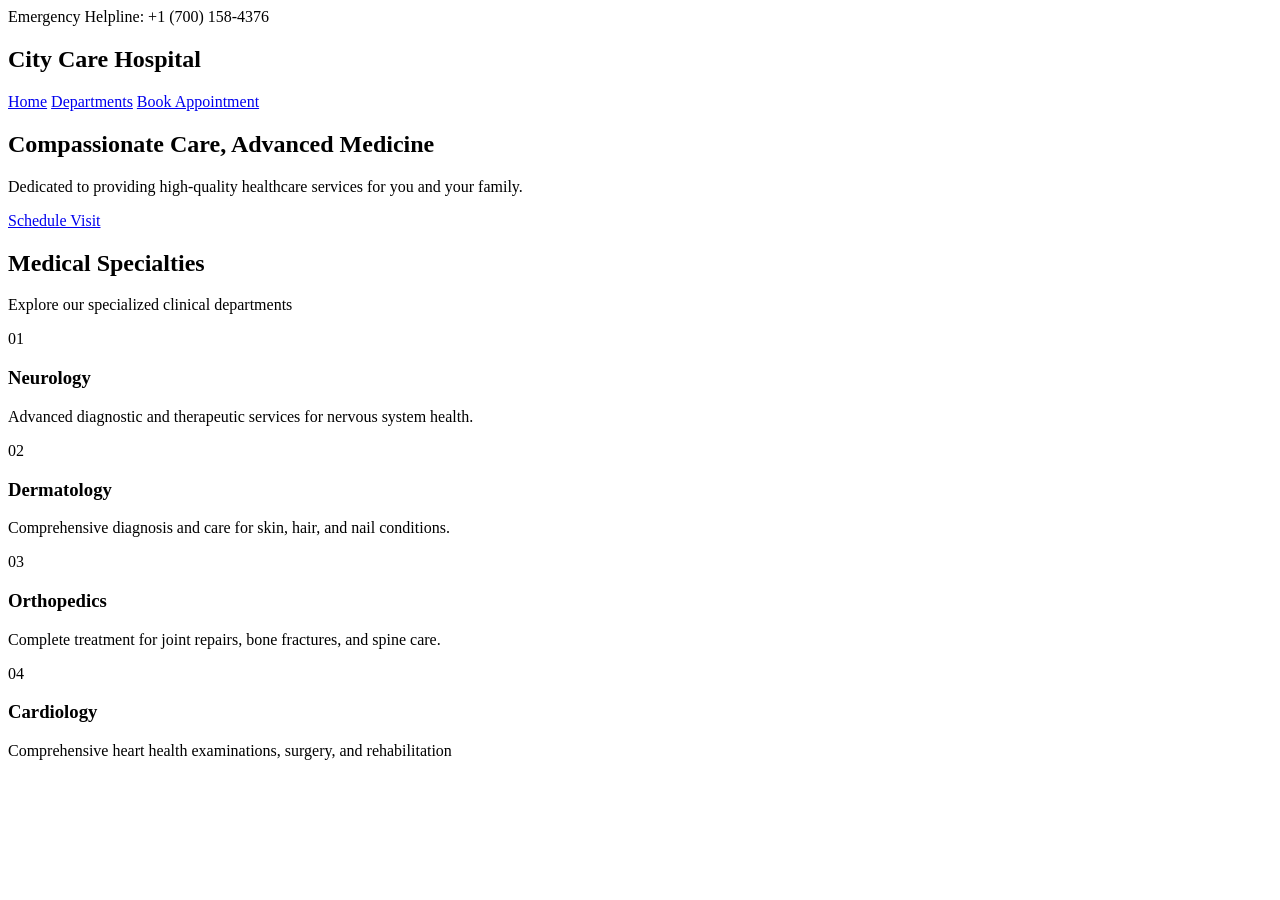
==== index.html @ b573c93b "first commit" ====
<!DOCTYPE html>
<html lang="en">
<head>
  <meta charset="UTF-8">
  <meta name="viewport" content="width=device-width, initial-scale=1.0">
  <title>City Care Hospital</title>
  <link rel="stylesheet" href="style.css">
</head>
<body>

  <!-- Announcement & Header Navigation -->
  <div class="top-announcement">
    Emergency Helpline: <span>+1 (700) 158-4376</span>
  </div>

  <header class="site-header">
    <div class="brand">
      <h2>City Care <span>Hospital</span></h2>
    </div>
    <nav class="main-nav">
      <a href="#hero">Home</a>
      <a href="#departments">Departments</a>
      <a href="#book">Book Appointment</a>
    </nav>
  </header>

  <!-- Hero Section -->
  <section id="hero" class="hero-container">
    <div class="hero-box">
      <h1>Compassionate Care, Advanced Medicine</h1>
      <p>Dedicated to providing high-quality healthcare services for you and your family.</p>
      <a href="#book" class="hero-btn">Schedule Visit</a>
    </div>
  </section>

  <!-- Departments Section (CSS Grid) -->
  <section id="departments" class="dept-container">
    <div class="section-title">
      <h2>Medical Specialties</h2>
      <p>Explore our specialized clinical departments</p>
    </div>

    <div class="dept-grid">
      <div class="dept-card">
        <div class="badge">01</div>
        <h3>Neurology</h3>
        <p> Advanced diagnostic and therapeutic services for nervous system health.</p>
      </div>
      <div class="dept-card">
        <div class="badge">02</div>
        <h3>Dermatology</h3>
        <p>Comprehensive diagnosis and care for skin, hair, and nail conditions.</p>
      </div>
      <div class="dept-card">
        <div class="badge">03</div>
        <h3>Orthopedics</h3>
        <p>Complete treatment for joint repairs, bone fractures, and spine care.</p>
      </div>
      <div class="dept-card">
        <div class="badge">04</div>
        <h3>Cardiology</h3>
        <p>Comprehensive heart health examinations, surgery, and rehabilitation</p>
      </div>
    </div>
  </section>
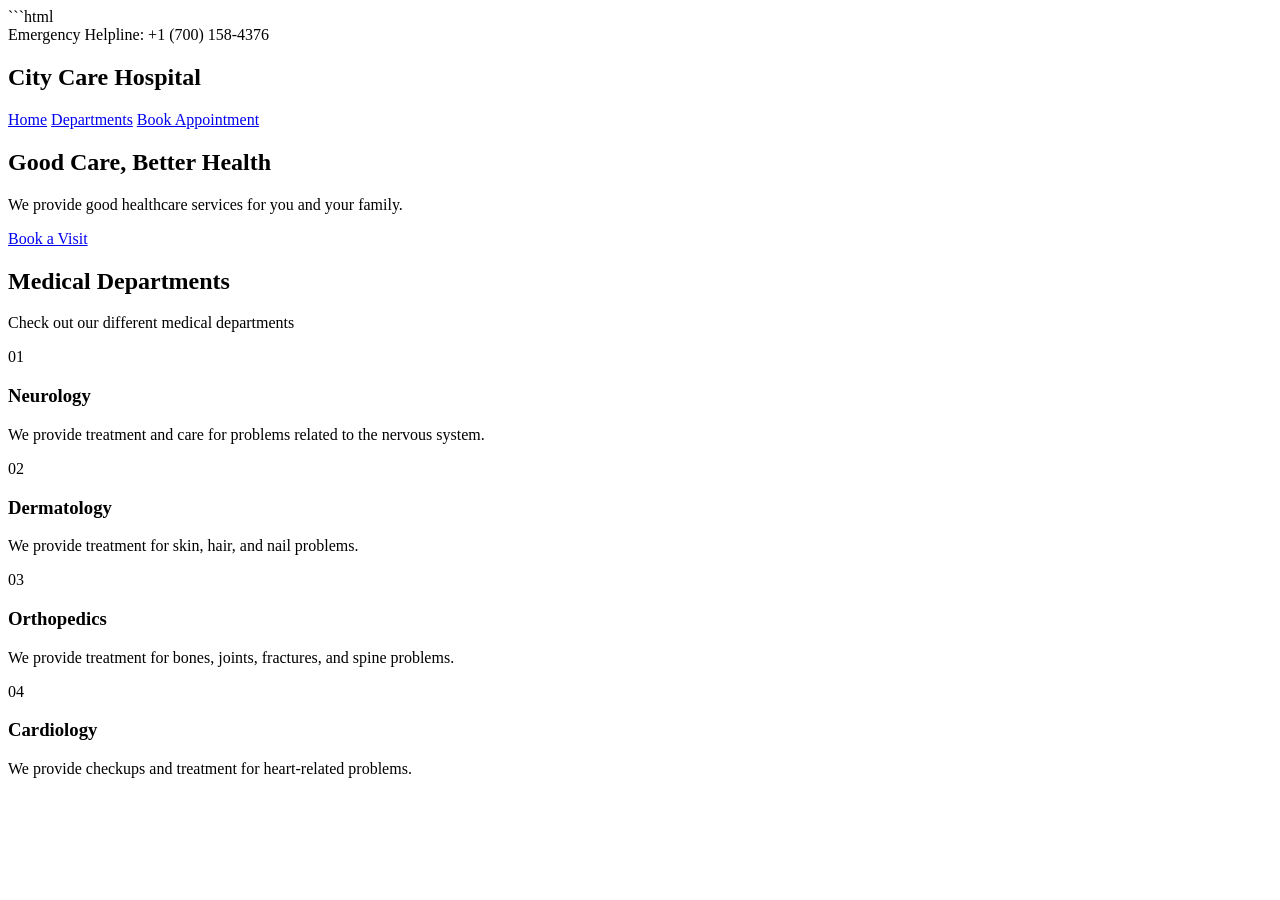
==== commit 39d4af85: "Updating some code" ====
--- a/index.html
+++ b/index.html
@@ -1,3 +1,4 @@
+```html
 <!DOCTYPE html>
 <html lang="en">
 <head>
@@ -8,7 +9,6 @@
 </head>
 <body>
 
-  <!-- Announcement & Header Navigation -->
   <div class="top-announcement">
     Emergency Helpline: <span>+1 (700) 158-4376</span>
   </div>
@@ -24,42 +24,43 @@
     </nav>
   </header>
 
-  <!-- Hero Section -->
   <section id="hero" class="hero-container">
     <div class="hero-box">
-      <h1>Compassionate Care, Advanced Medicine</h1>
-      <p>Dedicated to providing high-quality healthcare services for you and your family.</p>
-      <a href="#book" class="hero-btn">Schedule Visit</a>
+      <h1>Good Care, Better Health</h1>
+      <p>We provide good healthcare services for you and your family.</p>
+      <a href="#book" class="hero-btn">Book a Visit</a>
     </div>
   </section>
 
-  <!-- Departments Section (CSS Grid) -->
   <section id="departments" class="dept-container">
     <div class="section-title">
-      <h2>Medical Specialties</h2>
-      <p>Explore our specialized clinical departments</p>
+      <h2>Medical Departments</h2>
+      <p>Check out our different medical departments</p>
     </div>
 
     <div class="dept-grid">
       <div class="dept-card">
         <div class="badge">01</div>
         <h3>Neurology</h3>
-        <p> Advanced diagnostic and therapeutic services for nervous system health.</p>
+        <p>We provide treatment and care for problems related to the nervous system.</p>
       </div>
+
       <div class="dept-card">
         <div class="badge">02</div>
         <h3>Dermatology</h3>
-        <p>Comprehensive diagnosis and care for skin, hair, and nail conditions.</p>
+        <p>We provide treatment for skin, hair, and nail problems.</p>
       </div>
+
       <div class="dept-card">
         <div class="badge">03</div>
         <h3>Orthopedics</h3>
-        <p>Complete treatment for joint repairs, bone fractures, and spine care.</p>
+        <p>We provide treatment for bones, joints, fractures, and spine problems.</p>
       </div>
+
       <div class="dept-card">
         <div class="badge">04</div>
         <h3>Cardiology</h3>
-        <p>Comprehensive heart health examinations, surgery, and rehabilitation</p>
+        <p>We provide checkups and treatment for heart-related problems.</p>
       </div>
     </div>
-  </section>+  </section>
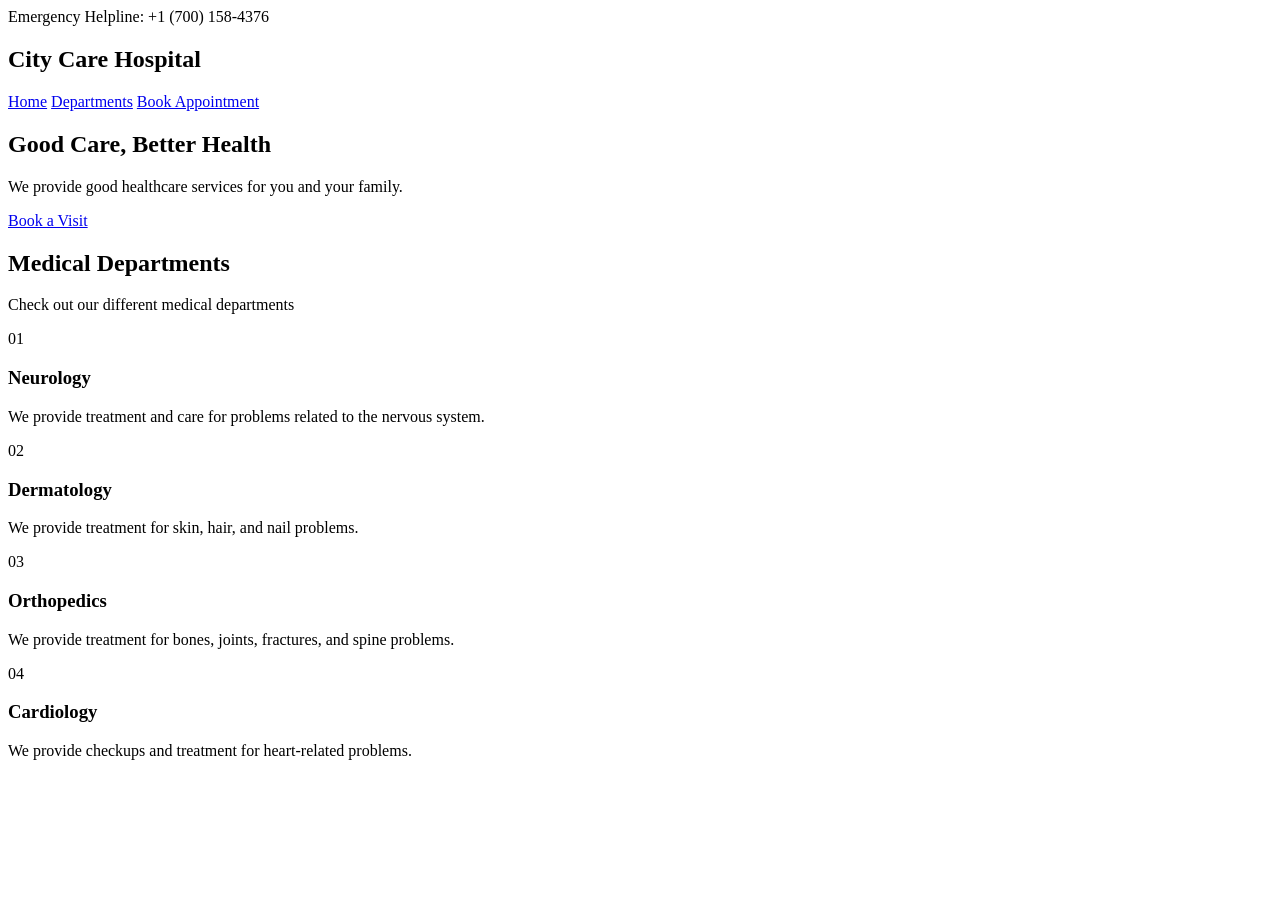
==== commit ec383e6a: "updating code" ====
--- a/index.html
+++ b/index.html
@@ -1,4 +1,3 @@
-```html
 <!DOCTYPE html>
 <html lang="en">
 <head>
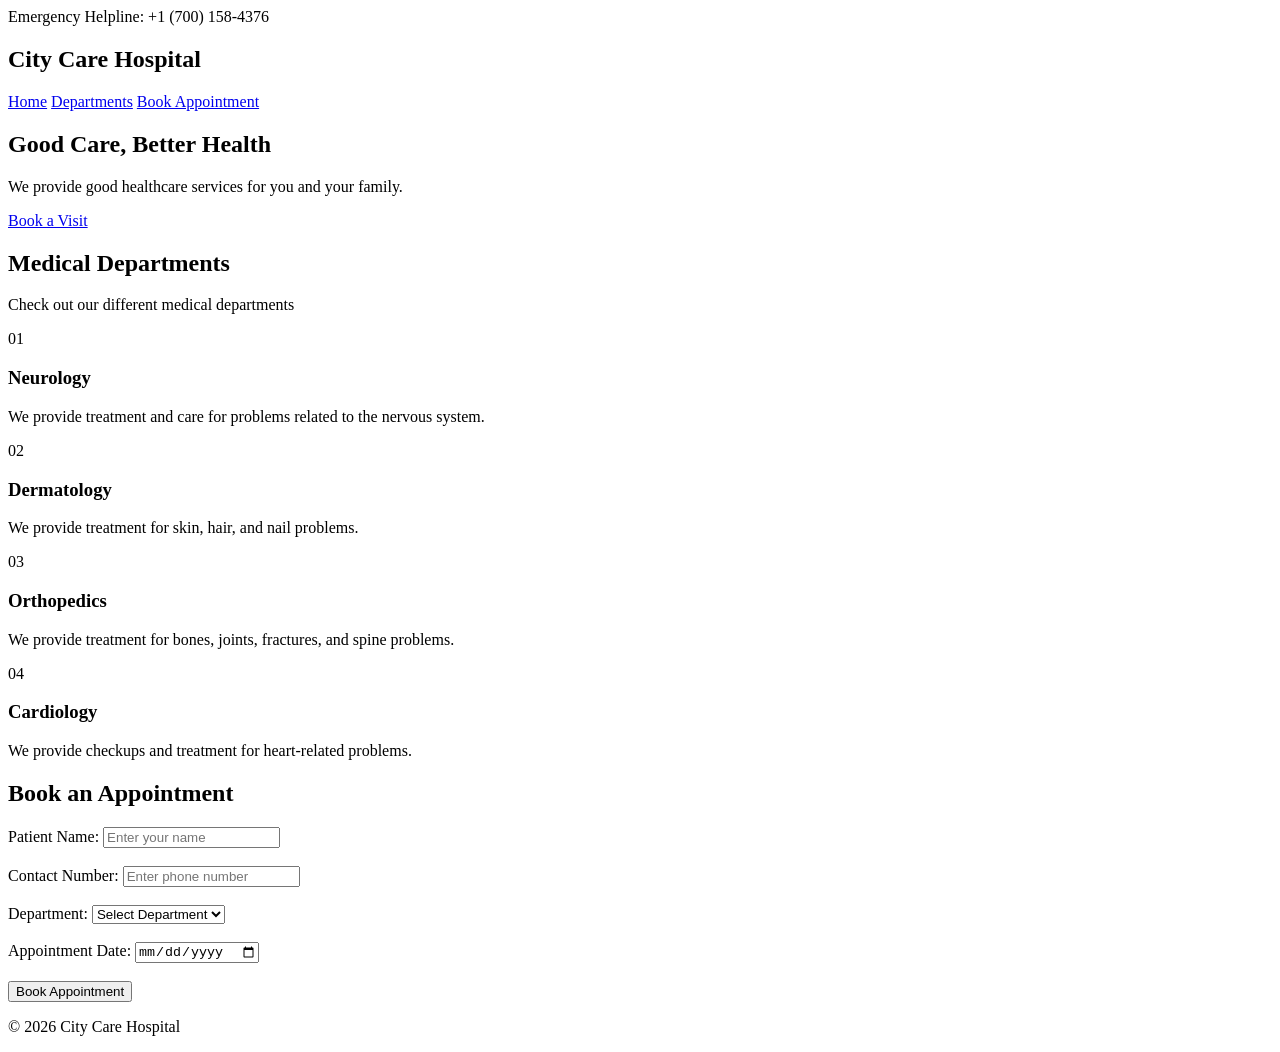
==== commit 11c0bd62: "Add appointment booking section to index.html Added a booking section with a form for patient appoin" ====
--- a/index.html
+++ b/index.html
@@ -63,3 +63,35 @@
       </div>
     </div>
   </section>
+
+  <section id="book">
+  <h2>Book an Appointment</h2>
+  <form>
+    <label for="name">Patient Name:</label>
+    <input type="text" id="name" placeholder="Enter your name" required>
+    <br><br>
+    <label for="phone">Contact Number:</label>
+    <input type="tel" id="phone" placeholder="Enter phone number" required>
+    <br><br>
+    <label for="department">Department:</label>
+    <select id="department" required>
+      <option value="">Select Department</option>
+      <option value="cardiology">Cardiology</option>
+      <option value="neurology">Neurology</option>
+      <option value="orthopedics">Orthopedics</option>
+      <option value="dermatology">Dermatology</option>
+    </select>
+    <br><br>
+    <label for="date">Appointment Date:</label>
+    <input type="date" id="date" required>
+    <br><br>
+    <button type="submit">Book Appointment</button>
+  </form>
+</section>
+
+<footer>
+  <p>&copy; 2026 City Care Hospital</p>
+</footer>
+
+</body>
+</html>
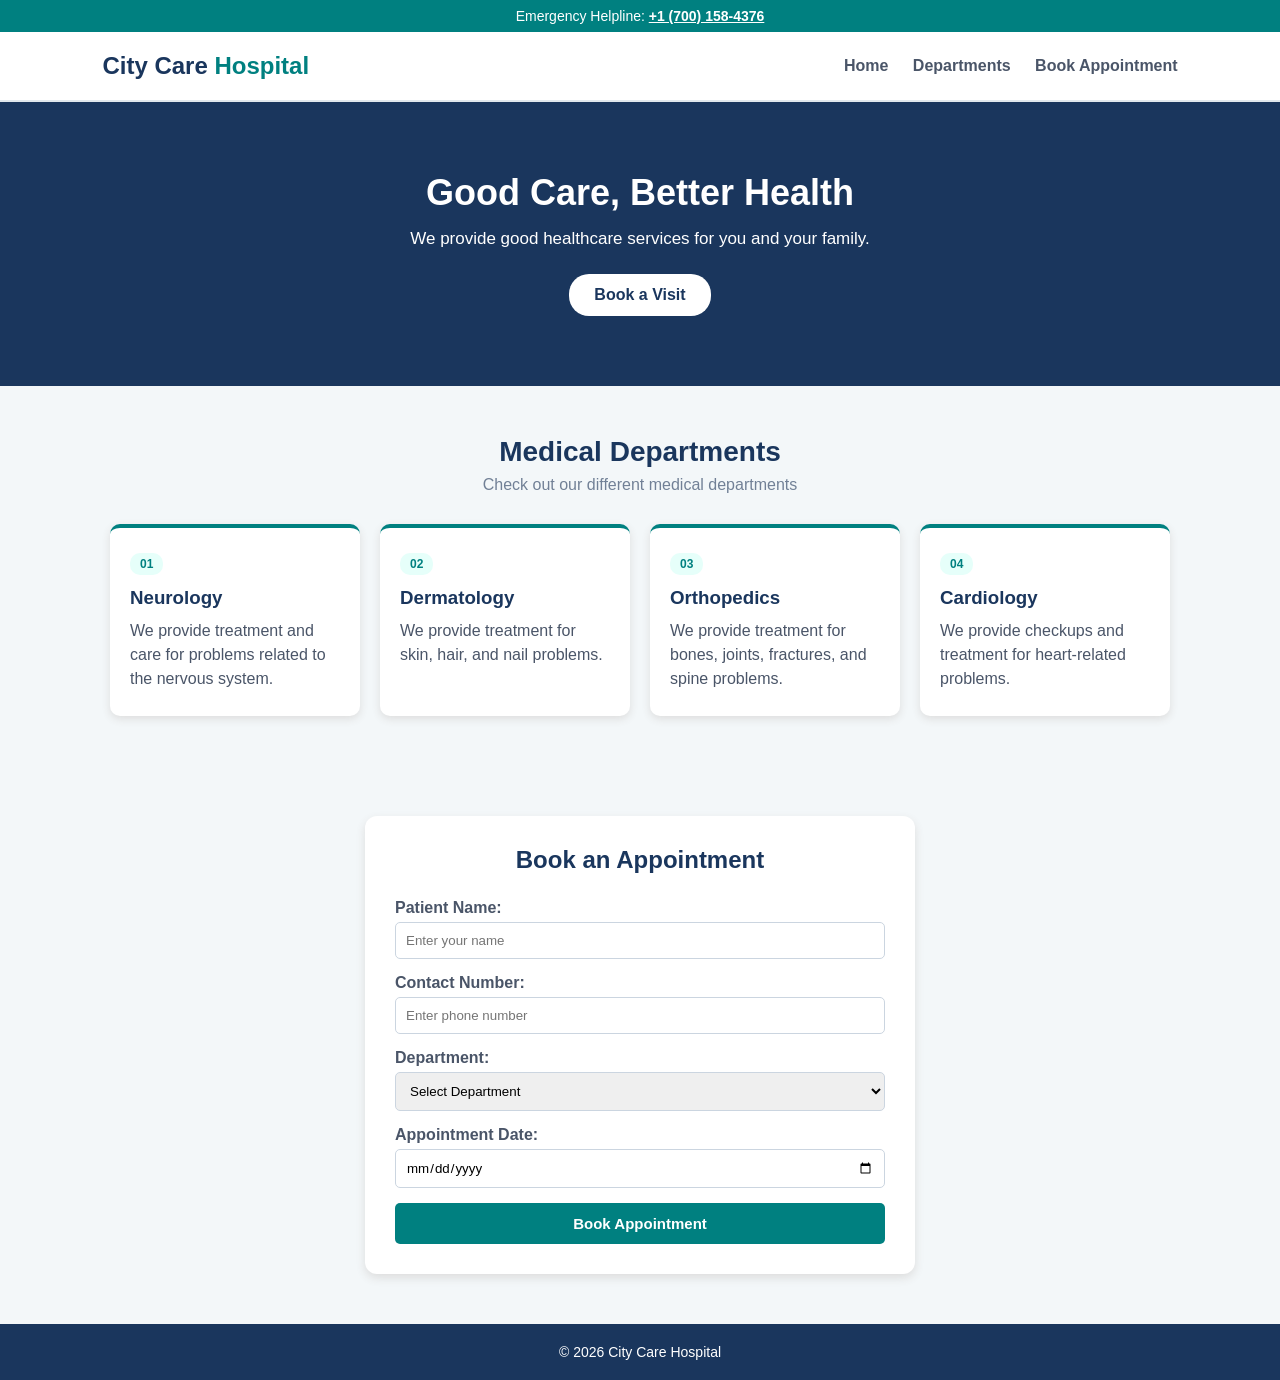
==== commit b190617c: "code changes Updated the appointment booking section with a new layout and form structure. Added cla" ====
--- a/index.html
+++ b/index.html
@@ -16,6 +16,7 @@
     <div class="brand">
       <h2>City Care <span>Hospital</span></h2>
     </div>
+
     <nav class="main-nav">
       <a href="#hero">Home</a>
       <a href="#departments">Departments</a>
@@ -64,34 +65,45 @@
     </div>
   </section>
 
-  <section id="book">
-  <h2>Book an Appointment</h2>
-  <form>
-    <label for="name">Patient Name:</label>
-    <input type="text" id="name" placeholder="Enter your name" required>
-    <br><br>
-    <label for="phone">Contact Number:</label>
-    <input type="tel" id="phone" placeholder="Enter phone number" required>
-    <br><br>
-    <label for="department">Department:</label>
-    <select id="department" required>
-      <option value="">Select Department</option>
-      <option value="cardiology">Cardiology</option>
-      <option value="neurology">Neurology</option>
-      <option value="orthopedics">Orthopedics</option>
-      <option value="dermatology">Dermatology</option>
-    </select>
-    <br><br>
-    <label for="date">Appointment Date:</label>
-    <input type="date" id="date" required>
-    <br><br>
-    <button type="submit">Book Appointment</button>
-  </form>
-</section>
+  <section id="book" class="booking-wrapper">
+    <div class="booking-card">
+      <h2>Book an Appointment</h2>
 
-<footer>
-  <p>&copy; 2026 City Care Hospital</p>
-</footer>
+      <form class="booking-form">
+        <div class="form-group">
+          <label for="name">Patient Name:</label>
+          <input type="text" id="name" placeholder="Enter your name" required>
+        </div>
+
+        <div class="form-group">
+          <label for="phone">Contact Number:</label>
+          <input type="tel" id="phone" placeholder="Enter phone number" required>
+        </div>
+
+        <div class="form-group">
+          <label for="department">Department:</label>
+          <select id="department" required>
+            <option value="">Select Department</option>
+            <option value="cardiology">Cardiology</option>
+            <option value="neurology">Neurology</option>
+            <option value="orthopedics">Orthopedics</option>
+            <option value="dermatology">Dermatology</option>
+          </select>
+        </div>
+
+        <div class="form-group">
+          <label for="date">Appointment Date:</label>
+          <input type="date" id="date" required>
+        </div>
+
+        <button type="submit" class="submit-btn">Book Appointment</button>
+      </form>
+    </div>
+  </section>
+
+  <footer class="site-footer">
+    <p>&#169; 2026 City Care Hospital</p>
+  </footer>
 
 </body>
 </html>
--- a/style.css
+++ b/style.css
@@ -0,0 +1,220 @@
+* {
+  margin: 0;
+  padding: 0;
+  box-sizing: border-box;
+  font-family: Arial, sans-serif;
+}
+
+body {
+  background-color: #f3f7f9;
+  color: #2c3e50;
+}
+
+.top-announcement {
+  background-color: #008080;
+  color: white;
+  text-align: center;
+  padding: 8px;
+  font-size: 14px;
+}
+
+.top-announcement span {
+  font-weight: bold;
+  text-decoration: underline;
+}
+
+.site-header {
+  background-color: white;
+  padding: 20px 8%;
+  display: flex;
+  justify-content: space-between;
+  align-items: center;
+  border-bottom: 2px solid #e1e8ed;
+}
+
+.brand h2 {
+  color: #1a365d;
+  font-size: 24px;
+}
+
+.brand h2 span {
+  color: #008080;
+}
+
+.main-nav a {
+  margin-left: 20px;
+  text-decoration: none;
+  color: #4a5568;
+  font-weight: bold;
+}
+
+.main-nav a:hover {
+  color: #008080;
+}
+
+.hero-container {
+  background-color: #1a365d;
+  color: white;
+  padding: 70px 20px;
+  text-align: center;
+}
+
+.hero-box {
+  max-width: 700px;
+  margin: auto;
+}
+
+.hero-box h1 {
+  font-size: 36px;
+  margin-bottom: 15px;
+}
+
+.hero-box p {
+  font-size: 17px;
+  margin-bottom: 25px;
+}
+
+.hero-btn {
+  display: inline-block;
+  background-color: white;
+  color: #1a365d;
+  padding: 12px 25px;
+  text-decoration: none;
+  font-weight: bold;
+  border-radius: 20px;
+}
+
+.hero-btn:hover {
+  background-color: #e2e8f0;
+}
+
+.dept-container {
+  padding: 50px 8%;
+}
+
+.section-title {
+  text-align: center;
+  margin-bottom: 30px;
+}
+
+.section-title h2 {
+  color: #1a365d;
+  font-size: 28px;
+}
+
+.section-title p {
+  color: #718096;
+  margin-top: 8px;
+}
+
+.dept-grid {
+  display: flex;
+  justify-content: center;
+  flex-wrap: wrap;
+  gap: 20px;
+}
+
+.dept-card {
+  background-color: white;
+  width: 250px;
+  padding: 25px 20px;
+  border-radius: 10px;
+  border-top: 4px solid #008080;
+  box-shadow: 0 3px 8px #ddd;
+}
+
+.badge {
+  display: inline-block;
+  background-color: #e6fffa;
+  color: #008080;
+  font-weight: bold;
+  font-size: 12px;
+  padding: 4px 10px;
+  border-radius: 10px;
+  margin-bottom: 12px;
+}
+
+.dept-card h3 {
+  color: #1a365d;
+  margin-bottom: 10px;
+}
+
+.dept-card p {
+  color: #4a5568;
+  line-height: 1.5;
+}
+
+.booking-wrapper {
+  padding: 50px 20px;
+  text-align: center;
+}
+
+.booking-card {
+  background-color: white;
+  width: 550px;
+  max-width: 100%;
+  margin: auto;
+  padding: 30px;
+  border-radius: 12px;
+  box-shadow: 0 4px 10px #ddd;
+}
+
+.booking-card h2 {
+  color: #1a365d;
+  margin-bottom: 25px;
+}
+
+.booking-form {
+  display: flex;
+  flex-direction: column;
+  gap: 15px;
+}
+
+.form-group {
+  display: flex;
+  flex-direction: column;
+  text-align: left;
+}
+
+.form-group label {
+  margin-bottom: 5px;
+  font-weight: bold;
+  color: #4a5568;
+}
+
+.form-group input,
+.form-group select {
+  padding: 10px;
+  border: 1px solid #cbd5e0;
+  border-radius: 5px;
+  width: 100%;
+}
+
+.form-group input:focus,
+.form-group select:focus {
+  border-color: #008080;
+}
+
+.submit-btn {
+  background-color: #008080;
+  color: white;
+  border: none;
+  padding: 12px;
+  font-size: 15px;
+  font-weight: bold;
+  border-radius: 5px;
+  cursor: pointer;
+  width: 100%;
+}
+
+.submit-btn:hover {
+  background-color: #006666;
+}
+
+.site-footer {
+  background-color: #1a365d;
+  color: white;
+  text-align: center;
+  padding: 20px;
+  font-size: 14px;
+}
